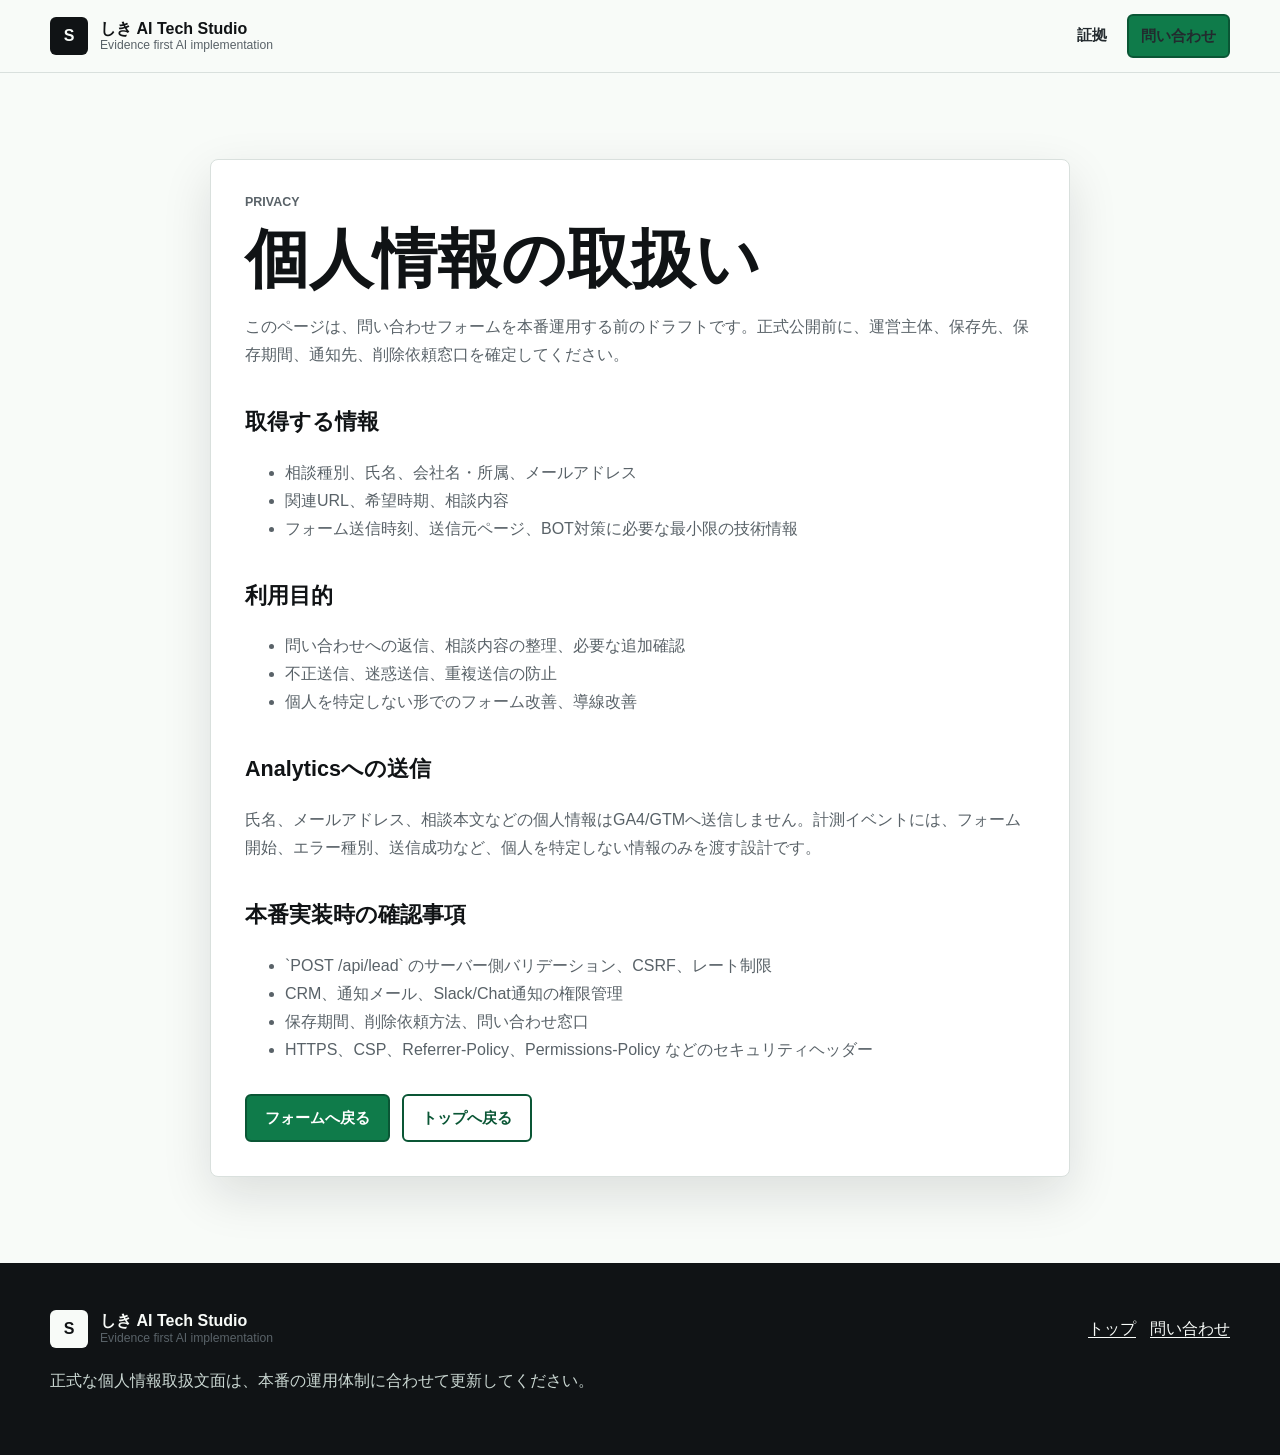
==== privacy/index.html @ 1a748f89 "Build evidence-first AI tech LP" ====
<!doctype html>
<html lang="ja">
<head>
  <meta charset="utf-8">
  <meta name="viewport" content="width=device-width, initial-scale=1">
  <title>個人情報の取扱い | しき AI Tech Studio</title>
  <meta name="description" content="しき AI Tech Studio の問い合わせフォームにおける個人情報の取扱い方針です。">
  <meta name="robots" content="index,follow">
  <meta name="theme-color" content="#101315">
  <link rel="canonical" href="https://shiki-ai-tech.example/privacy/">
  <link rel="stylesheet" href="../assets/styles.css">
  <script>
    window.dataLayer = window.dataLayer || [];
  </script>
  <script src="../assets/app.js" defer></script>
</head>
<body class="privacy-page" data-page="privacy">
  <a class="skip-link" href="#main">本文へ移動</a>
  <header class="site-header">
    <div class="site-header__inner">
      <a class="brand" href="../" aria-label="しき AI Tech Studio ホーム">
        <span class="brand__mark" aria-hidden="true">S</span>
        <span>
          <span class="brand__name">しき AI Tech Studio</span>
          <span class="brand__tagline">Evidence first AI implementation</span>
        </span>
      </a>
      <button class="menu-toggle" type="button" aria-expanded="false" aria-controls="site-nav">
        <span class="menu-toggle__bar" aria-hidden="true"></span>
        <span class="visually-hidden">ナビゲーションを開閉</span>
      </button>
      <nav class="site-nav" id="site-nav" aria-label="プライバシーページナビゲーション">
        <a href="../#proof" data-track="cta" data-cta-id="privacy_proof" data-section-id="privacy">証拠</a>
        <a class="button button--small" href="../#contact" data-track="cta" data-cta-id="privacy_contact" data-section-id="privacy">問い合わせ</a>
      </nav>
    </div>
  </header>

  <main class="simple-main" id="main">
    <article class="simple-panel">
      <p class="section__label">Privacy</p>
      <h1>個人情報の取扱い</h1>
      <p>このページは、問い合わせフォームを本番運用する前のドラフトです。正式公開前に、運営主体、保存先、保存期間、通知先、削除依頼窓口を確定してください。</p>

      <h2>取得する情報</h2>
      <ul>
        <li>相談種別、氏名、会社名・所属、メールアドレス</li>
        <li>関連URL、希望時期、相談内容</li>
        <li>フォーム送信時刻、送信元ページ、BOT対策に必要な最小限の技術情報</li>
      </ul>

      <h2>利用目的</h2>
      <ul>
        <li>問い合わせへの返信、相談内容の整理、必要な追加確認</li>
        <li>不正送信、迷惑送信、重複送信の防止</li>
        <li>個人を特定しない形でのフォーム改善、導線改善</li>
      </ul>

      <h2>Analyticsへの送信</h2>
      <p>氏名、メールアドレス、相談本文などの個人情報はGA4/GTMへ送信しません。計測イベントには、フォーム開始、エラー種別、送信成功など、個人を特定しない情報のみを渡す設計です。</p>

      <h2>本番実装時の確認事項</h2>
      <ul>
        <li>`POST /api/lead` のサーバー側バリデーション、CSRF、レート制限</li>
        <li>CRM、通知メール、Slack/Chat通知の権限管理</li>
        <li>保存期間、削除依頼方法、問い合わせ窓口</li>
        <li>HTTPS、CSP、Referrer-Policy、Permissions-Policy などのセキュリティヘッダー</li>
      </ul>

      <div class="simple-actions">
        <a class="button" href="../#contact" data-track="cta" data-cta-id="privacy_back_contact" data-section-id="privacy">フォームへ戻る</a>
        <a class="button button--outline" href="../" data-track="cta" data-cta-id="privacy_back_home" data-section-id="privacy">トップへ戻る</a>
      </div>
    </article>
  </main>

  <footer class="site-footer">
    <div class="site-footer__inner">
      <div>
        <a class="brand brand--footer" href="../" aria-label="しき AI Tech Studio ホーム">
          <span class="brand__mark" aria-hidden="true">S</span>
          <span>
            <span class="brand__name">しき AI Tech Studio</span>
            <span class="brand__tagline">Evidence first AI implementation</span>
          </span>
        </a>
        <p>正式な個人情報取扱文面は、本番の運用体制に合わせて更新してください。</p>
      </div>
      <nav aria-label="フッターナビゲーション">
        <a href="../">トップ</a>
        <a href="../#contact">問い合わせ</a>
      </nav>
    </div>
  </footer>
</body>
</html>
---- assets/styles.css ----
:root {
  color-scheme: light;
  --ink: #101315;
  --ink-2: #232a2e;
  --paper: #f8fbf8;
  --white: #ffffff;
  --muted: #596268;
  --line: #d9e0dd;
  --line-dark: #384246;
  --green: #0f7b4a;
  --green-dark: #0a5635;
  --cyan: #087a88;
  --amber: #b87503;
  --red: #b63a2a;
  --blue: #2457a6;
  --shadow: 0 18px 50px rgba(16, 19, 21, 0.12);
  --radius: 8px;
  --radius-sm: 6px;
  --max: 1180px;
  --font-body: "BIZ UDPGothic", "Yu Gothic", "Hiragino Kaku Gothic ProN", "Meiryo", sans-serif;
  --font-display: "BIZ UDPMincho", "Yu Mincho", "Hiragino Mincho ProN", serif;
}

* {
  box-sizing: border-box;
}

html {
  scroll-behavior: smooth;
}

body {
  margin: 0;
  background: var(--paper);
  color: var(--ink);
  font-family: var(--font-body);
  font-size: 16px;
  line-height: 1.75;
  letter-spacing: 0;
  text-rendering: optimizeLegibility;
}

body.nav-open {
  overflow: hidden;
}

img,
svg {
  max-width: 100%;
  height: auto;
}

a {
  color: inherit;
  text-decoration-thickness: 0.08em;
  text-underline-offset: 0.18em;
}

button,
input,
select,
textarea {
  font: inherit;
}

button {
  letter-spacing: 0;
}

:focus-visible {
  outline: 3px solid #f2c94c;
  outline-offset: 3px;
}

.visually-hidden {
  position: absolute;
  width: 1px;
  height: 1px;
  padding: 0;
  margin: -1px;
  overflow: hidden;
  clip: rect(0, 0, 0, 0);
  white-space: nowrap;
  border: 0;
}

.skip-link {
  position: fixed;
  top: 12px;
  left: 12px;
  z-index: 1000;
  transform: translateY(-160%);
  background: var(--white);
  color: var(--ink);
  padding: 10px 14px;
  border: 2px solid var(--ink);
  border-radius: var(--radius-sm);
}

.skip-link:focus {
  transform: translateY(0);
}

.site-header {
  position: sticky;
  top: 0;
  z-index: 100;
  background: rgba(248, 251, 248, 0.93);
  border-bottom: 1px solid var(--line);
  backdrop-filter: blur(14px);
}

.site-header__inner,
.section__inner,
.proof-strip__inner,
.site-footer__inner {
  width: min(var(--max), calc(100% - 40px));
  margin: 0 auto;
}

.site-header__inner {
  min-height: 72px;
  display: flex;
  align-items: center;
  justify-content: space-between;
  gap: 24px;
}

.brand {
  display: inline-flex;
  align-items: center;
  gap: 12px;
  min-height: 44px;
  text-decoration: none;
}

.brand__mark {
  display: grid;
  place-items: center;
  width: 38px;
  height: 38px;
  border-radius: var(--radius-sm);
  background: var(--ink);
  color: var(--paper);
  font-weight: 800;
  line-height: 1;
}

.brand__name,
.brand__tagline {
  display: block;
}

.brand__name {
  font-weight: 800;
  line-height: 1.2;
}

.brand__tagline {
  color: var(--muted);
  font-size: 0.76rem;
  line-height: 1.3;
}

.brand--footer .brand__mark {
  background: var(--paper);
  color: var(--ink);
}

.site-nav {
  display: flex;
  align-items: center;
  gap: 8px;
}

.site-nav a {
  min-height: 44px;
  display: inline-flex;
  align-items: center;
  justify-content: center;
  padding: 8px 12px;
  border-radius: var(--radius-sm);
  color: var(--ink-2);
  text-decoration: none;
  font-size: 0.92rem;
  font-weight: 700;
}

.site-nav a:hover {
  background: #e9efec;
}

.menu-toggle {
  display: none;
  width: 46px;
  height: 46px;
  border: 1px solid var(--line);
  border-radius: var(--radius-sm);
  background: var(--white);
  color: var(--ink);
}

.menu-toggle__bar,
.menu-toggle__bar::before,
.menu-toggle__bar::after {
  display: block;
  width: 20px;
  height: 2px;
  margin: 0 auto;
  background: currentColor;
  content: "";
  transition: transform 180ms ease, opacity 180ms ease;
}

.menu-toggle__bar::before {
  transform: translateY(-7px);
}

.menu-toggle__bar::after {
  transform: translateY(5px);
}

.nav-open .menu-toggle__bar {
  transform: rotate(45deg);
}

.nav-open .menu-toggle__bar::before {
  transform: translateY(0) rotate(90deg);
}

.nav-open .menu-toggle__bar::after {
  opacity: 0;
}

.button {
  min-height: 48px;
  display: inline-flex;
  align-items: center;
  justify-content: center;
  gap: 8px;
  padding: 12px 18px;
  border: 2px solid var(--green-dark);
  border-radius: var(--radius-sm);
  background: var(--green);
  color: var(--white);
  font-size: 0.96rem;
  font-weight: 800;
  line-height: 1.25;
  text-decoration: none;
  cursor: pointer;
  transition: transform 160ms ease, background 160ms ease, border-color 160ms ease, color 160ms ease;
}

.button:hover {
  background: var(--green-dark);
  transform: translateY(-1px);
}

.button--small {
  min-height: 42px;
  padding: 8px 13px;
  font-size: 0.88rem;
}

.button--secondary {
  background: transparent;
  color: var(--paper);
  border-color: rgba(248, 251, 248, 0.7);
}

.button--secondary:hover {
  background: rgba(248, 251, 248, 0.14);
  border-color: var(--paper);
}

.button--outline {
  background: transparent;
  color: var(--green-dark);
  border-color: var(--green-dark);
}

.button--outline:hover {
  background: #e6f1ec;
  color: var(--green-dark);
}

.button--light {
  background: var(--paper);
  color: var(--ink);
  border-color: var(--paper);
}

.button--light:hover {
  background: var(--white);
  color: var(--ink);
}

.button--disabled,
.button:disabled {
  background: #dde4e0;
  border-color: #c8d0cd;
  color: #687176;
  cursor: not-allowed;
  transform: none;
}

.hero {
  position: relative;
  overflow: hidden;
  background:
    linear-gradient(120deg, rgba(16, 19, 21, 0.96), rgba(24, 38, 37, 0.92)),
    repeating-linear-gradient(90deg, rgba(255, 255, 255, 0.06) 0 1px, transparent 1px 88px),
    repeating-linear-gradient(0deg, rgba(255, 255, 255, 0.05) 0 1px, transparent 1px 72px);
  color: var(--paper);
}

.hero::after {
  position: absolute;
  inset: auto 0 0;
  height: 96px;
  background: linear-gradient(180deg, rgba(16, 19, 21, 0), var(--paper));
  content: "";
}

.hero__grid {
  position: absolute;
  inset: 0;
  background:
    linear-gradient(135deg, transparent 0 60%, rgba(8, 122, 136, 0.32) 60% 61%, transparent 61%),
    linear-gradient(165deg, transparent 0 68%, rgba(184, 117, 3, 0.28) 68% 69%, transparent 69%);
  opacity: 0.8;
}

.hero__blueprint {
  position: absolute;
  top: 92px;
  right: max(-130px, -8vw);
  width: min(760px, 56vw);
  height: auto;
  opacity: 0.24;
  pointer-events: none;
  filter: drop-shadow(0 24px 60px rgba(0, 0, 0, 0.34));
}

.hero__inner {
  position: relative;
  z-index: 1;
  width: min(var(--max), calc(100% - 40px));
  min-height: calc(82vh - 72px);
  max-height: 740px;
  margin: 0 auto;
  padding: 68px 0 96px;
  display: grid;
  align-content: center;
  gap: 44px;
}

.hero__content {
  max-width: 850px;
}

.hero__meta,
.section__label {
  margin: 0 0 12px;
  color: var(--cyan);
  font-size: 0.78rem;
  font-weight: 900;
  line-height: 1.4;
  text-transform: uppercase;
}

.hero__meta {
  color: #8ee2d4;
}

.hero h1,
.section h2,
.final-cta h2,
.contact-copy h2 {
  margin: 0;
  font-family: var(--font-display);
  font-weight: 800;
  line-height: 1.18;
}

.hero h1 {
  max-width: 880px;
  font-size: clamp(2.35rem, 4.8vw, 4.6rem);
}

.hero__lead {
  max-width: 760px;
  margin: 24px 0 0;
  color: #dce8e4;
  font-size: clamp(1.03rem, 1.6vw, 1.28rem);
}

.hero__actions {
  display: flex;
  flex-wrap: wrap;
  gap: 12px;
  margin-top: 34px;
}

.hero__facts {
  display: grid;
  grid-template-columns: repeat(3, minmax(0, 1fr));
  gap: 12px;
  max-width: 900px;
  margin: 30px 0 0;
}

.hero__facts div {
  padding: 14px 16px;
  border: 1px solid rgba(248, 251, 248, 0.22);
  border-radius: var(--radius-sm);
  background: rgba(248, 251, 248, 0.08);
}

.hero__facts dt {
  color: #8ee2d4;
  font-size: 0.76rem;
  font-weight: 900;
}

.hero__facts dd {
  margin: 2px 0 0;
  color: var(--paper);
  font-size: 0.92rem;
}

.hero-artifact {
  width: min(860px, 100%);
  margin: 0;
  border: 1px solid rgba(248, 251, 248, 0.3);
  border-radius: var(--radius);
  background: rgba(16, 19, 21, 0.72);
  box-shadow: 0 24px 80px rgba(0, 0, 0, 0.28);
  overflow: hidden;
}

.hero-artifact figcaption {
  padding: 12px 16px;
  border-bottom: 1px solid rgba(248, 251, 248, 0.18);
  color: #b8c9c3;
  font-size: 0.78rem;
  font-weight: 900;
  text-transform: uppercase;
}

.artifact-row {
  display: grid;
  grid-template-columns: 42px 190px 1fr;
  gap: 16px;
  align-items: center;
  padding: 14px 16px;
  border-bottom: 1px solid rgba(248, 251, 248, 0.12);
}

.artifact-row:last-child {
  border-bottom: 0;
}

.artifact-row span {
  color: #8ee2d4;
  font-size: 0.78rem;
  font-weight: 900;
}

.artifact-row strong {
  color: var(--paper);
  font-size: 0.9rem;
}

.artifact-row em {
  color: #c8d5d0;
  font-style: normal;
  font-size: 0.9rem;
}

.artifact-row--strong {
  background: rgba(15, 123, 74, 0.25);
}

.artifact-row--accent {
  background: rgba(184, 117, 3, 0.22);
}

.proof-strip {
  position: relative;
  z-index: 2;
  margin-top: -118px;
}

.proof-strip__inner {
  display: grid;
  grid-template-columns: repeat(4, minmax(0, 1fr));
  gap: 12px;
}

.proof-chip {
  min-height: 108px;
  padding: 18px;
  border: 1px solid var(--line);
  border-radius: var(--radius);
  background: var(--white);
  color: var(--ink);
  text-align: left;
  box-shadow: var(--shadow);
  cursor: pointer;
  transition: transform 160ms ease, border-color 160ms ease;
}

.proof-chip:hover {
  transform: translateY(-2px);
  border-color: var(--green);
}

.proof-chip span,
.proof-chip strong {
  display: block;
}

.proof-chip span {
  color: var(--muted);
  font-size: 0.82rem;
  font-weight: 800;
}

.proof-chip strong {
  margin-top: 6px;
  font-size: 1.08rem;
}

.section {
  padding: 108px 0;
}

.section--dark {
  background: var(--ink);
  color: var(--paper);
}

.section--muted {
  background: #edf2ef;
}

.section--proof {
  background:
    linear-gradient(180deg, #fff 0, #fff 64%, #edf2ef 64%),
    var(--white);
}

.section--cta {
  padding: 72px 0;
  background: var(--green-dark);
  color: var(--paper);
}

.section__inner--split {
  display: grid;
  grid-template-columns: minmax(0, 0.92fr) minmax(0, 1.08fr);
  gap: 64px;
  align-items: start;
}

.section__header {
  max-width: 760px;
  margin-bottom: 42px;
}

.section h2,
.final-cta h2,
.contact-copy h2 {
  font-size: clamp(2rem, 3.7vw, 3.75rem);
}

.section h3 {
  margin: 0 0 10px;
  font-size: 1.08rem;
  line-height: 1.45;
}

.section__intro,
.contact-copy p,
.final-cta p {
  margin: 18px 0 0;
  color: var(--muted);
  font-size: 1rem;
}

.section--dark .section__intro,
.section--cta .final-cta p {
  color: #d7e4df;
}

.problem-list,
.solution-grid,
.evidence-grid {
  display: grid;
  gap: 16px;
}

.problem-list {
  grid-template-columns: 1fr;
}

.problem-card,
.solution-card,
.evidence-card,
.faq-list details,
.lead-form {
  border: 1px solid var(--line);
  border-radius: var(--radius);
  background: var(--white);
}

.problem-card,
.solution-card,
.evidence-card {
  padding: 24px;
}

.problem-card p,
.solution-card p,
.evidence-card p,
.output-item p,
.timeline p,
.faq-list p {
  margin: 0;
  color: var(--muted);
}

.section--dark .solution-card {
  background: #182023;
  border-color: var(--line-dark);
}

.section--dark .solution-card p {
  color: #cbd8d3;
}

.solution-grid {
  grid-template-columns: repeat(3, minmax(0, 1fr));
}

.solution-card__index {
  display: inline-block;
  margin-bottom: 18px;
  color: #8ee2d4;
  font-weight: 900;
}

.compare-table {
  border: 1px solid var(--line);
  border-radius: var(--radius);
  background: var(--white);
  overflow: hidden;
}

.compare-table > div {
  display: grid;
  grid-template-columns: 1fr 1fr;
}

.compare-table span {
  padding: 16px 18px;
  border-bottom: 1px solid var(--line);
}

.compare-table span:nth-child(odd) {
  border-right: 1px solid var(--line);
}

.compare-table > div:last-child span {
  border-bottom: 0;
}

.compare-table__head {
  background: var(--ink);
  color: var(--paper);
  font-weight: 900;
}

.evidence-grid {
  grid-template-columns: repeat(4, minmax(0, 1fr));
}

.evidence-card {
  display: flex;
  flex-direction: column;
  min-height: 340px;
}

.evidence-card__top {
  display: flex;
  align-items: center;
  justify-content: space-between;
  gap: 10px;
  margin-bottom: 20px;
}

.evidence-card__type {
  color: var(--cyan);
  font-size: 0.76rem;
  font-weight: 900;
  text-transform: uppercase;
}

.status-pill {
  display: inline-flex;
  align-items: center;
  min-height: 28px;
  padding: 2px 8px;
  border: 1px solid #e2c679;
  border-radius: var(--radius-sm);
  background: #fff7dc;
  color: #6f4700;
  font-size: 0.72rem;
  font-weight: 800;
}

.text-button {
  display: inline-flex;
  align-items: center;
  justify-content: flex-start;
  min-height: 44px;
  margin: auto 0 12px;
  padding: 0;
  border: 0;
  background: transparent;
  color: var(--green-dark);
  font-weight: 900;
  text-align: left;
  text-decoration: underline;
  text-decoration-thickness: 0.08em;
  text-underline-offset: 0.2em;
  cursor: pointer;
}

.output-list {
  display: grid;
  grid-template-columns: repeat(2, minmax(0, 1fr));
  gap: 16px;
}

.output-item {
  display: grid;
  grid-template-columns: 54px 1fr;
  gap: 18px;
  align-items: start;
  padding: 22px 0;
  border-top: 1px solid var(--line);
}

.output-item span {
  display: grid;
  place-items: center;
  width: 44px;
  height: 44px;
  border-radius: var(--radius-sm);
  background: var(--ink);
  color: var(--paper);
  font-weight: 900;
}

.timeline {
  display: grid;
  grid-template-columns: repeat(4, minmax(0, 1fr));
  gap: 16px;
  padding: 0;
  margin: 0;
  list-style: none;
}

.timeline li {
  min-height: 260px;
  padding: 24px;
  border: 1px solid var(--line);
  border-radius: var(--radius);
  background: var(--white);
}

.timeline span {
  display: grid;
  place-items: center;
  width: 42px;
  height: 42px;
  margin-bottom: 24px;
  border: 2px solid var(--green);
  border-radius: 50%;
  color: var(--green-dark);
  font-weight: 900;
}

.faq-list {
  display: grid;
  gap: 12px;
}

.faq-list details {
  padding: 0;
}

.faq-list summary {
  min-height: 58px;
  display: flex;
  align-items: center;
  justify-content: space-between;
  gap: 16px;
  padding: 16px 18px;
  cursor: pointer;
  font-weight: 900;
}

.faq-list summary::after {
  width: 24px;
  height: 24px;
  display: grid;
  place-items: center;
  content: "+";
  border: 1px solid var(--line);
  border-radius: var(--radius-sm);
  flex: 0 0 auto;
}

.faq-list details[open] summary::after {
  content: "-";
}

.faq-list details p {
  padding: 0 18px 18px;
}

.final-cta {
  display: flex;
  align-items: center;
  justify-content: space-between;
  gap: 32px;
}

.final-cta div {
  max-width: 780px;
}

.contact-layout {
  display: grid;
  grid-template-columns: minmax(0, 0.85fr) minmax(0, 1.15fr);
  gap: 54px;
  align-items: start;
}

.contact-notes {
  padding-left: 1.2em;
  color: var(--muted);
}

.lead-form {
  display: grid;
  grid-template-columns: repeat(2, minmax(0, 1fr));
  gap: 18px;
  padding: 28px;
  box-shadow: var(--shadow);
}

.form-row {
  display: grid;
  gap: 7px;
}

.form-row--full,
.lead-form__submit,
.form-summary,
.form-footnote {
  grid-column: 1 / -1;
}

.form-row label {
  font-weight: 900;
}

.form-row input,
.form-row select,
.form-row textarea {
  width: 100%;
  min-height: 48px;
  border: 1px solid #b9c4bf;
  border-radius: var(--radius-sm);
  background: var(--white);
  color: var(--ink);
  padding: 10px 12px;
}

.form-row textarea {
  min-height: 170px;
  resize: vertical;
}

.form-row input[aria-invalid="true"],
.form-row select[aria-invalid="true"],
.form-row textarea[aria-invalid="true"] {
  border-color: var(--red);
  box-shadow: 0 0 0 3px rgba(182, 58, 42, 0.12);
}

.field-help,
.field-error,
.form-footnote {
  margin: 0;
  font-size: 0.86rem;
}

.field-help,
.form-footnote {
  color: var(--muted);
}

.field-error {
  min-height: 1.4em;
  color: var(--red);
  font-weight: 800;
}

.form-row--checkbox {
  grid-template-columns: 24px 1fr;
  align-items: start;
  gap: 10px;
}

.form-row--checkbox input {
  width: 22px;
  min-height: 22px;
  margin-top: 4px;
}

.form-row--checkbox label {
  font-weight: 700;
}

.form-row--checkbox .field-error {
  grid-column: 2;
}

.honeypot {
  position: absolute;
  left: -10000px;
  width: 1px;
  height: 1px;
  overflow: hidden;
}

.form-summary {
  padding: 16px;
  border: 2px solid var(--red);
  border-radius: var(--radius-sm);
  background: #fff1ed;
}

.form-summary h3 {
  margin: 0 0 8px;
  color: var(--red);
}

.form-summary ul {
  margin: 0;
  padding-left: 1.2em;
}

.form-summary button {
  min-height: 36px;
  padding: 0;
  border: 0;
  background: transparent;
  color: var(--red);
  font-weight: 900;
  text-align: left;
  text-decoration: underline;
  cursor: pointer;
}

.lead-form[aria-busy="true"] {
  opacity: 0.82;
}

.proof-dialog {
  width: min(720px, calc(100% - 36px));
  padding: 0;
  border: 0;
  border-radius: var(--radius);
  box-shadow: 0 28px 90px rgba(0, 0, 0, 0.34);
}

.proof-dialog::backdrop {
  background: rgba(16, 19, 21, 0.66);
}

.proof-dialog__body {
  position: relative;
  padding: 34px;
}

.proof-dialog__body h2 {
  margin: 0;
  font-family: var(--font-display);
  font-size: clamp(1.7rem, 4vw, 2.5rem);
  line-height: 1.2;
}

.proof-dialog__body p {
  color: var(--muted);
}

.proof-dialog__body ul {
  padding-left: 1.2em;
}

.proof-dialog__close {
  position: absolute;
  top: 16px;
  right: 16px;
  display: grid;
  place-items: center;
  width: 42px;
  height: 42px;
  border: 1px solid var(--line);
  border-radius: var(--radius-sm);
  background: var(--white);
  color: var(--ink);
  font-size: 1.4rem;
  cursor: pointer;
}

.proof-dialog__actions {
  display: flex;
  flex-wrap: wrap;
  gap: 12px;
  margin-top: 28px;
}

.proof-dialog .button--secondary {
  color: var(--green-dark);
  border-color: var(--green-dark);
}

.proof-dialog .button--secondary:hover {
  background: #e6f1ec;
}

.site-footer {
  background: var(--ink);
  color: var(--paper);
  padding: 44px 0;
}

.site-footer__inner {
  display: flex;
  align-items: flex-start;
  justify-content: space-between;
  gap: 32px;
}

.site-footer p {
  max-width: 560px;
  color: #cbd8d3;
}

.site-footer nav {
  display: flex;
  flex-wrap: wrap;
  gap: 14px;
}

.site-footer a {
  min-height: 44px;
  display: inline-flex;
  align-items: center;
  color: var(--paper);
}

.thanks-page,
.privacy-page {
  min-height: 100vh;
  display: flex;
  flex-direction: column;
}

.simple-main {
  flex: 1;
  padding: 86px 0;
}

.simple-panel {
  width: min(860px, calc(100% - 40px));
  margin: 0 auto;
  padding: 34px;
  border: 1px solid var(--line);
  border-radius: var(--radius);
  background: var(--white);
  box-shadow: var(--shadow);
}

.simple-panel h1 {
  margin: 0;
  font-family: var(--font-display);
  font-size: clamp(2rem, 5vw, 4rem);
  line-height: 1.15;
}

.simple-panel h2 {
  margin-top: 34px;
  font-size: 1.35rem;
}

.simple-panel p,
.simple-panel li {
  color: var(--muted);
}

.simple-actions {
  display: flex;
  flex-wrap: wrap;
  gap: 12px;
  margin-top: 30px;
}

.thanks-status {
  margin-top: 24px;
  padding: 16px;
  border: 1px solid var(--line);
  border-radius: var(--radius-sm);
  background: #edf2ef;
  color: var(--ink);
}

@media (max-width: 1080px) {
  .solution-grid,
  .evidence-grid,
  .timeline,
  .proof-strip__inner {
    grid-template-columns: repeat(2, minmax(0, 1fr));
  }

  .section__inner--split,
  .contact-layout {
    grid-template-columns: 1fr;
    gap: 36px;
  }
}

@media (max-width: 820px) {
  .site-header__inner,
  .section__inner,
  .proof-strip__inner,
  .site-footer__inner,
  .hero__inner {
    width: min(100% - 28px, var(--max));
  }

  .menu-toggle {
    display: grid;
    place-items: center;
  }

  .site-nav {
    position: fixed;
    inset: 72px 14px auto;
    display: none;
    grid-template-columns: 1fr;
    padding: 14px;
    border: 1px solid var(--line);
    border-radius: var(--radius);
    background: var(--white);
    box-shadow: var(--shadow);
  }

  .nav-open .site-nav {
    display: grid;
  }

  .site-nav a {
    justify-content: flex-start;
  }

  .hero__inner {
    min-height: auto;
    max-height: none;
    padding: 48px 0 92px;
  }

  .hero__blueprint {
    top: 132px;
    right: -260px;
    width: 760px;
    opacity: 0.22;
  }

  .hero-artifact {
    display: none;
  }

  .hero__facts,
  .output-list,
  .lead-form {
    grid-template-columns: 1fr;
  }

  .artifact-row {
    grid-template-columns: 38px 1fr;
  }

  .artifact-row em {
    grid-column: 2;
  }

  .proof-strip {
    margin-top: -56px;
  }

  .section {
    padding: 76px 0;
  }

  .final-cta,
  .site-footer__inner {
    align-items: stretch;
    flex-direction: column;
  }

  .lead-form {
    padding: 22px;
  }
}

@media (max-width: 560px) {
  body {
    font-size: 15px;
  }

  .brand__tagline {
    display: none;
  }

  .hero h1 {
    font-size: clamp(2.1rem, 10vw, 3rem);
  }

  .hero__lead {
    margin-top: 16px;
  }

  .hero__actions {
    margin-top: 24px;
  }

  .hero__facts {
    gap: 8px;
    margin-top: 24px;
  }

  .hero__facts div {
    padding: 10px 12px;
  }

  .hero__actions,
  .proof-dialog__actions,
  .simple-actions {
    display: grid;
    grid-template-columns: 1fr;
  }

  .button,
  .button--small {
    width: 100%;
  }

  .proof-strip__inner,
  .solution-grid,
  .evidence-grid,
  .timeline {
    grid-template-columns: 1fr;
  }

  .proof-chip {
    min-height: 88px;
  }

  .compare-table > div {
    grid-template-columns: 1fr;
  }

  .compare-table span:nth-child(odd) {
    border-right: 0;
  }

  .compare-table span:nth-child(even) {
    background: #f4f8f5;
  }

  .form-row--checkbox {
    grid-template-columns: 22px 1fr;
  }

  .proof-dialog__body,
  .simple-panel {
    padding: 24px;
  }
}

@media (prefers-reduced-motion: reduce) {
  *,
  *::before,
  *::after {
    scroll-behavior: auto !important;
    transition-duration: 0.01ms !important;
    animation-duration: 0.01ms !important;
    animation-iteration-count: 1 !important;
  }
}
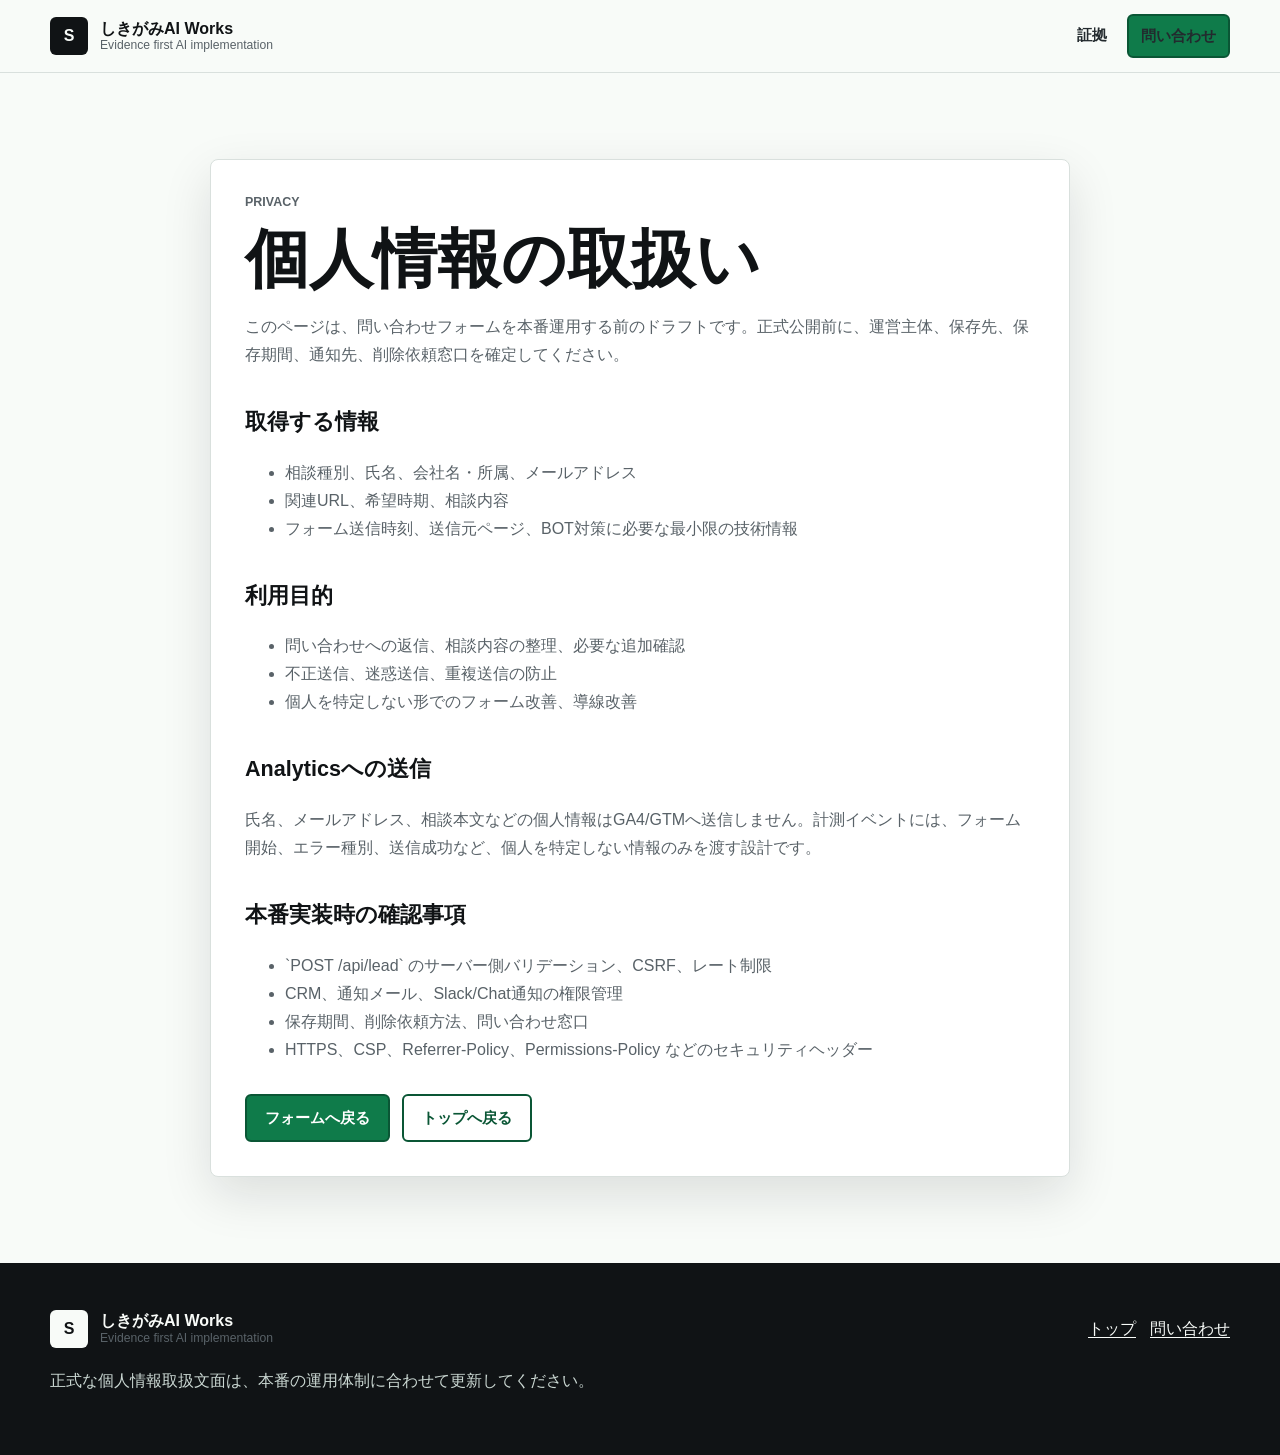
==== commit 318b616d: "Connect proof links and production branding" ====
--- a/privacy/index.html
+++ b/privacy/index.html
@@ -3,11 +3,11 @@
 <head>
   <meta charset="utf-8">
   <meta name="viewport" content="width=device-width, initial-scale=1">
-  <title>個人情報の取扱い | しき AI Tech Studio</title>
-  <meta name="description" content="しき AI Tech Studio の問い合わせフォームにおける個人情報の取扱い方針です。">
+  <title>個人情報の取扱い | しきがみAI Works</title>
+  <meta name="description" content="しきがみAI Works の問い合わせフォームにおける個人情報の取扱い方針です。">
   <meta name="robots" content="index,follow">
   <meta name="theme-color" content="#101315">
-  <link rel="canonical" href="https://shiki-ai-tech.example/privacy/">
+  <link rel="canonical" href="https://shikigami-ai-works.jp/privacy/">
   <link rel="stylesheet" href="../assets/styles.css">
   <script>
     window.dataLayer = window.dataLayer || [];
@@ -18,10 +18,10 @@
   <a class="skip-link" href="#main">本文へ移動</a>
   <header class="site-header">
     <div class="site-header__inner">
-      <a class="brand" href="../" aria-label="しき AI Tech Studio ホーム">
+      <a class="brand" href="../" aria-label="しきがみAI Works ホーム">
         <span class="brand__mark" aria-hidden="true">S</span>
         <span>
-          <span class="brand__name">しき AI Tech Studio</span>
+          <span class="brand__name">しきがみAI Works</span>
           <span class="brand__tagline">Evidence first AI implementation</span>
         </span>
       </a>
@@ -77,10 +77,10 @@
   <footer class="site-footer">
     <div class="site-footer__inner">
       <div>
-        <a class="brand brand--footer" href="../" aria-label="しき AI Tech Studio ホーム">
+        <a class="brand brand--footer" href="../" aria-label="しきがみAI Works ホーム">
           <span class="brand__mark" aria-hidden="true">S</span>
           <span>
-            <span class="brand__name">しき AI Tech Studio</span>
+            <span class="brand__name">しきがみAI Works</span>
             <span class="brand__tagline">Evidence first AI implementation</span>
           </span>
         </a>
--- a/assets/styles.css
+++ b/assets/styles.css
@@ -506,6 +506,7 @@
   background: var(--white);
   color: var(--ink);
   text-align: left;
+  text-decoration: none;
   box-shadow: var(--shadow);
   cursor: pointer;
   transition: transform 160ms ease, border-color 160ms ease;
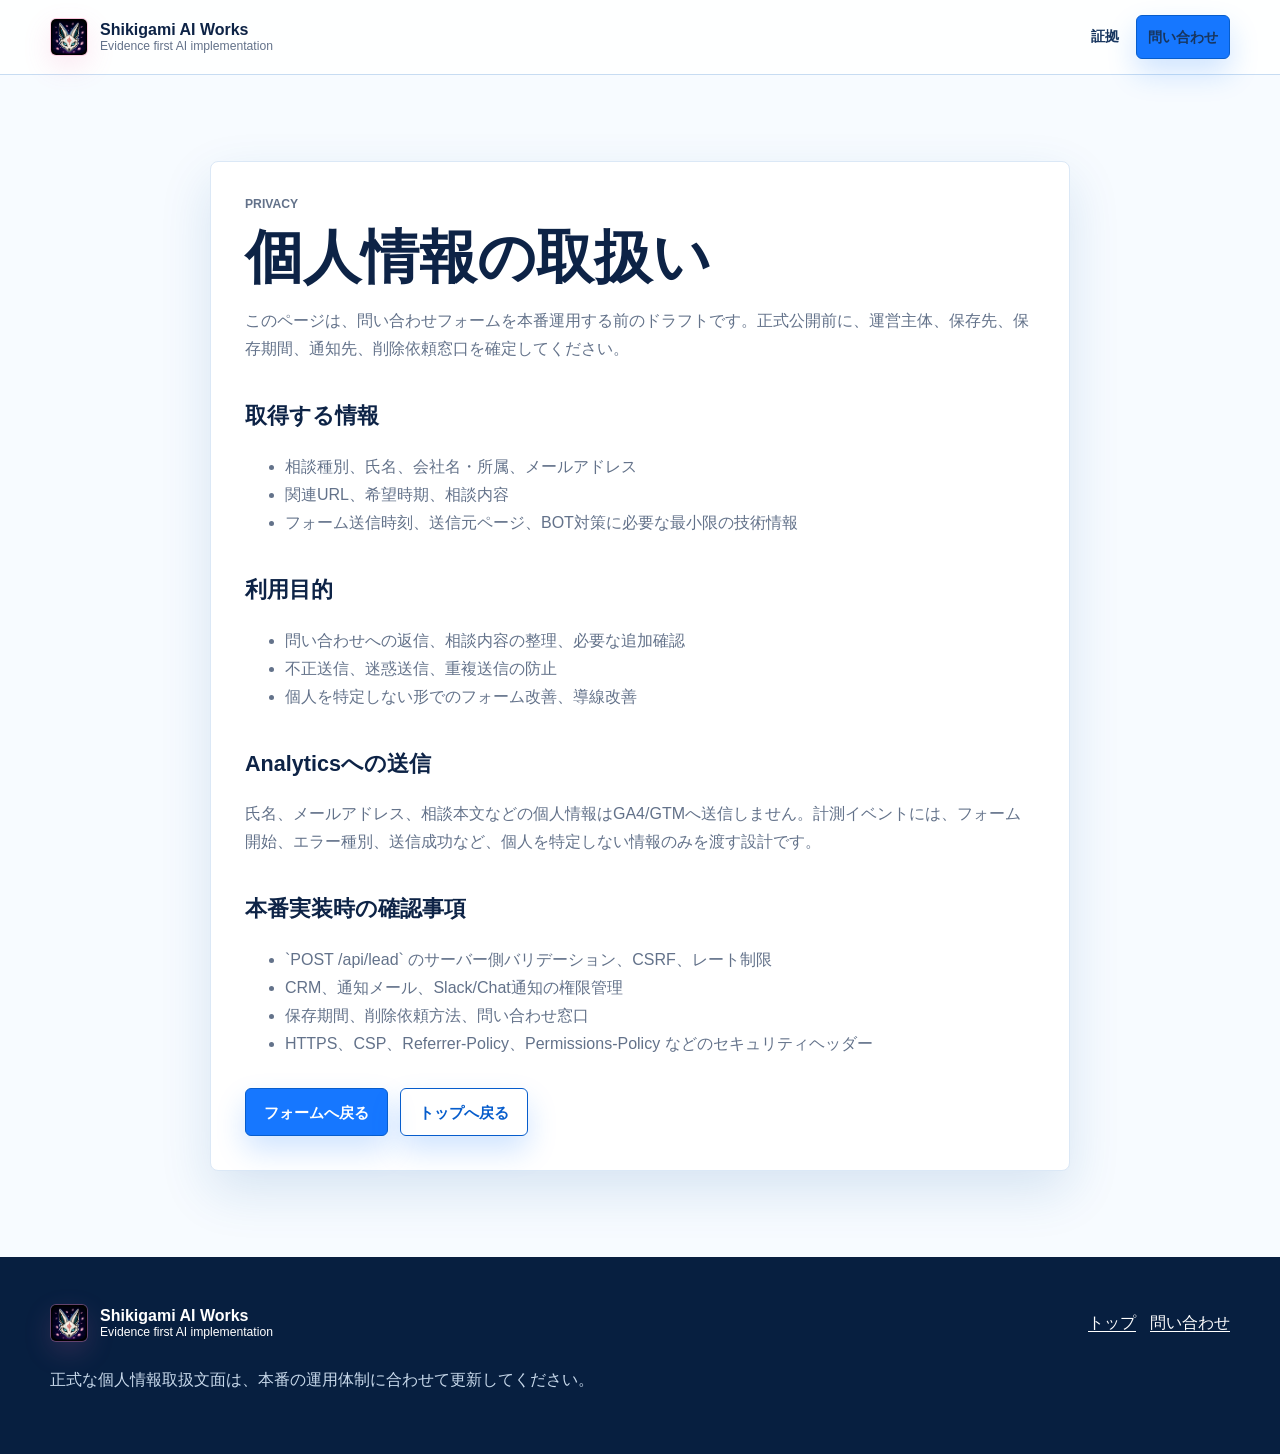
==== commit eabe6a24: "Promote Sakura Gateway homepage" ====
--- a/privacy/index.html
+++ b/privacy/index.html
@@ -3,25 +3,27 @@
 <head>
   <meta charset="utf-8">
   <meta name="viewport" content="width=device-width, initial-scale=1">
-  <title>個人情報の取扱い | しきがみAI Works</title>
-  <meta name="description" content="しきがみAI Works の問い合わせフォームにおける個人情報の取扱い方針です。">
+  <title>個人情報の取扱い | Shikigami AI Works</title>
+  <meta name="description" content="Shikigami AI Works の問い合わせフォームにおける個人情報の取扱い方針です。">
   <meta name="robots" content="index,follow">
   <meta name="theme-color" content="#101315">
   <link rel="canonical" href="https://shikigami-ai-works.jp/privacy/">
-  <link rel="stylesheet" href="../assets/styles.css">
+  <link rel="stylesheet" href="../assets/styles.css?v=sakura-gateway-20260622">
   <script>
     window.dataLayer = window.dataLayer || [];
   </script>
-  <script src="../assets/app.js" defer></script>
+  <script src="../assets/app.js?v=sakura-gateway-20260622" defer></script>
 </head>
 <body class="privacy-page" data-page="privacy">
   <a class="skip-link" href="#main">本文へ移動</a>
   <header class="site-header">
     <div class="site-header__inner">
-      <a class="brand" href="../" aria-label="しきがみAI Works ホーム">
-        <span class="brand__mark" aria-hidden="true">S</span>
+      <a class="brand" href="../" aria-label="Shikigami AI Works ホーム">
+        <span class="brand__mark" aria-hidden="true">
+          <img src="../assets/images/patterns/sakura-api-fox-logo.webp" width="48" height="48" alt="">
+        </span>
         <span>
-          <span class="brand__name">しきがみAI Works</span>
+          <span class="brand__name">Shikigami AI Works</span>
           <span class="brand__tagline">Evidence first AI implementation</span>
         </span>
       </a>
@@ -77,10 +79,12 @@
   <footer class="site-footer">
     <div class="site-footer__inner">
       <div>
-        <a class="brand brand--footer" href="../" aria-label="しきがみAI Works ホーム">
-          <span class="brand__mark" aria-hidden="true">S</span>
+        <a class="brand brand--footer" href="../" aria-label="Shikigami AI Works ホーム">
+          <span class="brand__mark" aria-hidden="true">
+            <img src="../assets/images/patterns/sakura-api-fox-logo.webp" width="48" height="48" alt="">
+          </span>
           <span>
-            <span class="brand__name">しきがみAI Works</span>
+            <span class="brand__name">Shikigami AI Works</span>
             <span class="brand__tagline">Evidence first AI implementation</span>
           </span>
         </a>
--- a/assets/styles.css
+++ b/assets/styles.css
@@ -1,19 +1,22 @@
 :root {
   color-scheme: light;
-  --ink: #101315;
-  --ink-2: #232a2e;
-  --paper: #f8fbf8;
+  --ink: #0d2346;
+  --ink-2: #18365f;
+  --paper: #f7fbff;
   --white: #ffffff;
-  --muted: #596268;
-  --line: #d9e0dd;
-  --line-dark: #384246;
-  --green: #0f7b4a;
-  --green-dark: #0a5635;
-  --cyan: #087a88;
-  --amber: #b87503;
-  --red: #b63a2a;
-  --blue: #2457a6;
-  --shadow: 0 18px 50px rgba(16, 19, 21, 0.12);
+  --mist: #eef7ff;
+  --muted: #63728a;
+  --line: #dbe8f6;
+  --line-strong: #b8d3ef;
+  --blue: #1677ff;
+  --blue-dark: #075dcc;
+  --cyan: #00a6c8;
+  --green: #18a058;
+  --pink: #ef6aa8;
+  --amber: #d98c00;
+  --red: #c83d35;
+  --shadow: 0 20px 52px rgba(22, 89, 164, 0.14);
+  --shadow-soft: 0 12px 34px rgba(22, 89, 164, 0.1);
   --radius: 8px;
   --radius-sm: 6px;
   --max: 1180px;
@@ -68,7 +71,7 @@
 }
 
 :focus-visible {
-  outline: 3px solid #f2c94c;
+  outline: 3px solid #63d6ff;
   outline-offset: 3px;
 }
 
@@ -93,7 +96,7 @@
   background: var(--white);
   color: var(--ink);
   padding: 10px 14px;
-  border: 2px solid var(--ink);
+  border: 2px solid var(--blue);
   border-radius: var(--radius-sm);
 }
 
@@ -105,9 +108,9 @@
   position: sticky;
   top: 0;
   z-index: 100;
-  background: rgba(248, 251, 248, 0.93);
-  border-bottom: 1px solid var(--line);
-  backdrop-filter: blur(14px);
+  background: rgba(255, 255, 255, 0.84);
+  border-bottom: 1px solid rgba(184, 211, 239, 0.78);
+  backdrop-filter: blur(18px);
 }
 
 .site-header__inner,
@@ -119,7 +122,7 @@
 }
 
 .site-header__inner {
-  min-height: 72px;
+  min-height: 74px;
   display: flex;
   align-items: center;
   justify-content: space-between;
@@ -139,11 +142,28 @@
   place-items: center;
   width: 38px;
   height: 38px;
+  overflow: hidden;
+  border: 1px solid rgba(239, 106, 168, 0.34);
   border-radius: var(--radius-sm);
-  background: var(--ink);
-  color: var(--paper);
-  font-weight: 800;
-  line-height: 1;
+  background: linear-gradient(180deg, #ffffff, #fff1f7);
+  color: var(--pink);
+  box-shadow: 0 10px 28px rgba(239, 106, 168, 0.16);
+}
+
+.brand__mark svg {
+  width: 25px;
+  height: 25px;
+  fill: none;
+  stroke: currentColor;
+  stroke-width: 1.8;
+  stroke-linecap: round;
+  stroke-linejoin: round;
+}
+
+.brand__mark img {
+  width: 100%;
+  height: 100%;
+  object-fit: cover;
 }
 
 .brand__name,
@@ -152,7 +172,8 @@
 }
 
 .brand__name {
-  font-weight: 800;
+  color: var(--ink);
+  font-weight: 900;
   line-height: 1.2;
 }
 
@@ -162,15 +183,10 @@
   line-height: 1.3;
 }
 
-.brand--footer .brand__mark {
-  background: var(--paper);
-  color: var(--ink);
-}
-
 .site-nav {
   display: flex;
   align-items: center;
-  gap: 8px;
+  gap: 6px;
 }
 
 .site-nav a {
@@ -178,16 +194,17 @@
   display: inline-flex;
   align-items: center;
   justify-content: center;
-  padding: 8px 12px;
+  padding: 8px 11px;
   border-radius: var(--radius-sm);
   color: var(--ink-2);
   text-decoration: none;
-  font-size: 0.92rem;
-  font-weight: 700;
+  font-size: 0.9rem;
+  font-weight: 800;
 }
 
 .site-nav a:hover {
-  background: #e9efec;
+  background: #edf6ff;
+  color: var(--blue-dark);
 }
 
 .menu-toggle {
@@ -198,6 +215,7 @@
   border-radius: var(--radius-sm);
   background: var(--white);
   color: var(--ink);
+  box-shadow: var(--shadow-soft);
 }
 
 .menu-toggle__bar,
@@ -239,138 +257,122 @@
   justify-content: center;
   gap: 8px;
   padding: 12px 18px;
-  border: 2px solid var(--green-dark);
+  border: 1px solid var(--blue-dark);
   border-radius: var(--radius-sm);
-  background: var(--green);
+  background: var(--blue);
   color: var(--white);
-  font-size: 0.96rem;
-  font-weight: 800;
+  font-size: 0.95rem;
+  font-weight: 900;
   line-height: 1.25;
   text-decoration: none;
   cursor: pointer;
-  transition: transform 160ms ease, background 160ms ease, border-color 160ms ease, color 160ms ease;
+  box-shadow: 0 14px 30px rgba(22, 119, 255, 0.2);
+  transition: transform 160ms ease, background 160ms ease, border-color 160ms ease, color 160ms ease, box-shadow 160ms ease;
 }
 
 .button:hover {
-  background: var(--green-dark);
+  background: var(--blue-dark);
   transform: translateY(-1px);
+  box-shadow: 0 16px 34px rgba(7, 93, 204, 0.24);
 }
 
 .button--small {
-  min-height: 42px;
+  min-height: 40px;
   padding: 8px 13px;
-  font-size: 0.88rem;
+  font-size: 0.86rem;
 }
 
 .button--secondary {
-  background: transparent;
-  color: var(--paper);
-  border-color: rgba(248, 251, 248, 0.7);
+  background: rgba(255, 255, 255, 0.78);
+  color: var(--ink);
+  border-color: rgba(22, 119, 255, 0.28);
+  box-shadow: 0 12px 26px rgba(22, 89, 164, 0.1);
 }
 
 .button--secondary:hover {
-  background: rgba(248, 251, 248, 0.14);
-  border-color: var(--paper);
+  background: var(--white);
+  color: var(--blue-dark);
 }
 
 .button--outline {
   background: transparent;
-  color: var(--green-dark);
-  border-color: var(--green-dark);
-}
-
-.button--outline:hover {
-  background: #e6f1ec;
-  color: var(--green-dark);
+  color: var(--blue-dark);
+  border-color: var(--blue-dark);
 }
 
 .button--light {
-  background: var(--paper);
-  color: var(--ink);
-  border-color: var(--paper);
-}
-
-.button--light:hover {
   background: var(--white);
   color: var(--ink);
+  border-color: var(--white);
 }
 
 .button--disabled,
 .button:disabled {
-  background: #dde4e0;
-  border-color: #c8d0cd;
-  color: #687176;
+  background: #e8eef5;
+  border-color: #d1dde9;
+  color: #748198;
   cursor: not-allowed;
   transform: none;
+  box-shadow: none;
 }
 
 .hero {
   position: relative;
   overflow: hidden;
-  background:
-    linear-gradient(120deg, rgba(16, 19, 21, 0.96), rgba(24, 38, 37, 0.92)),
-    repeating-linear-gradient(90deg, rgba(255, 255, 255, 0.06) 0 1px, transparent 1px 88px),
-    repeating-linear-gradient(0deg, rgba(255, 255, 255, 0.05) 0 1px, transparent 1px 72px);
-  color: var(--paper);
-}
-
-.hero::after {
-  position: absolute;
-  inset: auto 0 0;
-  height: 96px;
-  background: linear-gradient(180deg, rgba(16, 19, 21, 0), var(--paper));
-  content: "";
-}
-
-.hero__grid {
+  min-height: 660px;
+  background: #fff8fc;
+}
+
+.hero::before {
   position: absolute;
   inset: 0;
+  z-index: 1;
   background:
-    linear-gradient(135deg, transparent 0 60%, rgba(8, 122, 136, 0.32) 60% 61%, transparent 61%),
-    linear-gradient(165deg, transparent 0 68%, rgba(184, 117, 3, 0.28) 68% 69%, transparent 69%);
-  opacity: 0.8;
-}
-
-.hero__blueprint {
+    linear-gradient(90deg, rgba(255, 251, 253, 0.99) 0%, rgba(255, 251, 253, 0.94) 36%, rgba(255, 248, 252, 0.46) 67%, rgba(255, 248, 252, 0.16) 100%),
+    radial-gradient(circle at 74% 18%, rgba(239, 106, 168, 0.16), transparent 34%),
+    linear-gradient(180deg, rgba(255, 255, 255, 0) 70%, var(--paper) 100%);
+  content: "";
+}
+
+.hero__backdrop {
   position: absolute;
-  top: 92px;
-  right: max(-130px, -8vw);
-  width: min(760px, 56vw);
-  height: auto;
-  opacity: 0.24;
-  pointer-events: none;
-  filter: drop-shadow(0 24px 60px rgba(0, 0, 0, 0.34));
+  inset: 0;
+  z-index: 0;
+  background:
+    linear-gradient(90deg, rgba(239, 106, 168, 0.12) 1px, transparent 1px),
+    linear-gradient(0deg, rgba(22, 119, 255, 0.07) 1px, transparent 1px);
+  background-size: 96px 96px;
+  mask-image: linear-gradient(90deg, transparent 0, #000 18%, #000 74%, transparent 100%);
+  opacity: 0.54;
+}
+
+.hero__image {
+  position: absolute;
+  inset: 0 0 auto auto;
+  z-index: 0;
+  width: 100%;
+  height: 100%;
+  object-fit: cover;
+  object-position: center right;
+  filter: saturate(1.06) contrast(1.04) brightness(1.08);
 }
 
 .hero__inner {
   position: relative;
-  z-index: 1;
+  z-index: 2;
   width: min(var(--max), calc(100% - 40px));
-  min-height: calc(82vh - 72px);
-  max-height: 740px;
+  min-height: 586px;
   margin: 0 auto;
-  padding: 68px 0 96px;
-  display: grid;
-  align-content: center;
+  padding: 72px 0 104px;
+  display: grid;
+  grid-template-columns: minmax(0, 0.92fr) minmax(360px, 0.74fr);
   gap: 44px;
+  align-items: center;
 }
 
 .hero__content {
-  max-width: 850px;
-}
-
-.hero__meta,
-.section__label {
-  margin: 0 0 12px;
-  color: var(--cyan);
-  font-size: 0.78rem;
-  font-weight: 900;
-  line-height: 1.4;
-  text-transform: uppercase;
-}
-
-.hero__meta {
-  color: #8ee2d4;
+  max-width: 700px;
+  min-width: 0;
 }
 
 .hero h1,
@@ -379,20 +381,26 @@
 .contact-copy h2 {
   margin: 0;
   font-family: var(--font-display);
-  font-weight: 800;
-  line-height: 1.18;
+  font-weight: 900;
+  line-height: 1.14;
 }
 
 .hero h1 {
-  max-width: 880px;
-  font-size: clamp(2.35rem, 4.8vw, 4.6rem);
+  max-width: 720px;
+  color: var(--ink);
+  font-size: 4.55rem;
+}
+
+.hero h1 span {
+  display: block;
 }
 
 .hero__lead {
-  max-width: 760px;
-  margin: 24px 0 0;
-  color: #dce8e4;
-  font-size: clamp(1.03rem, 1.6vw, 1.28rem);
+  max-width: 680px;
+  margin: 26px 0 0;
+  color: var(--ink-2);
+  font-size: 1.18rem;
+  line-height: 1.9;
 }
 
 .hero__actions {
@@ -406,90 +414,139 @@
   display: grid;
   grid-template-columns: repeat(3, minmax(0, 1fr));
   gap: 12px;
-  max-width: 900px;
-  margin: 30px 0 0;
-}
-
-.hero__facts div {
-  padding: 14px 16px;
-  border: 1px solid rgba(248, 251, 248, 0.22);
-  border-radius: var(--radius-sm);
-  background: rgba(248, 251, 248, 0.08);
-}
-
-.hero__facts dt {
-  color: #8ee2d4;
+  max-width: 780px;
+  padding: 0;
+  margin: 34px 0 0;
+  list-style: none;
+}
+
+.hero__facts li {
+  min-height: 112px;
+  padding: 16px;
+  border: 1px solid rgba(184, 211, 239, 0.86);
+  border-radius: var(--radius);
+  background: rgba(255, 255, 255, 0.76);
+  box-shadow: var(--shadow-soft);
+  backdrop-filter: blur(12px);
+}
+
+.hero__facts span,
+.section__label,
+.signal-card__label {
+  color: var(--blue);
   font-size: 0.76rem;
   font-weight: 900;
-}
-
-.hero__facts dd {
-  margin: 2px 0 0;
-  color: var(--paper);
-  font-size: 0.92rem;
-}
-
-.hero-artifact {
-  width: min(860px, 100%);
+  line-height: 1.4;
+  text-transform: uppercase;
+}
+
+.hero__facts strong,
+.hero__facts em {
+  display: block;
+}
+
+.hero__facts strong {
+  margin-top: 8px;
+  color: var(--ink);
+  font-size: 0.95rem;
+}
+
+.hero__facts em {
+  margin-top: 4px;
+  color: var(--muted);
+  font-size: 0.84rem;
+  font-style: normal;
+  line-height: 1.55;
+}
+
+.hero__dashboard {
+  position: relative;
+  min-height: 430px;
+  min-width: 0;
+}
+
+.hero__seal {
+  position: absolute;
+  right: 36px;
+  top: 118px;
+  z-index: 2;
+  width: 150px;
   margin: 0;
-  border: 1px solid rgba(248, 251, 248, 0.3);
+  border: 1px solid rgba(255, 255, 255, 0.86);
   border-radius: var(--radius);
-  background: rgba(16, 19, 21, 0.72);
-  box-shadow: 0 24px 80px rgba(0, 0, 0, 0.28);
-  overflow: hidden;
-}
-
-.hero-artifact figcaption {
-  padding: 12px 16px;
-  border-bottom: 1px solid rgba(248, 251, 248, 0.18);
-  color: #b8c9c3;
-  font-size: 0.78rem;
-  font-weight: 900;
-  text-transform: uppercase;
-}
-
-.artifact-row {
-  display: grid;
-  grid-template-columns: 42px 190px 1fr;
-  gap: 16px;
-  align-items: center;
-  padding: 14px 16px;
-  border-bottom: 1px solid rgba(248, 251, 248, 0.12);
-}
-
-.artifact-row:last-child {
-  border-bottom: 0;
-}
-
-.artifact-row span {
-  color: #8ee2d4;
-  font-size: 0.78rem;
-  font-weight: 900;
-}
-
-.artifact-row strong {
-  color: var(--paper);
-  font-size: 0.9rem;
-}
-
-.artifact-row em {
-  color: #c8d5d0;
-  font-style: normal;
-  font-size: 0.9rem;
-}
-
-.artifact-row--strong {
-  background: rgba(15, 123, 74, 0.25);
-}
-
-.artifact-row--accent {
-  background: rgba(184, 117, 3, 0.22);
-}
+  background: rgba(255, 255, 255, 0.76);
+  box-shadow: 0 22px 48px rgba(60, 20, 54, 0.2);
+  backdrop-filter: blur(14px);
+}
+
+.hero__seal img {
+  width: 100%;
+  height: auto;
+  border-radius: inherit;
+}
+
+.signal-card {
+  position: absolute;
+  width: 240px;
+  padding: 18px;
+  border: 1px solid rgba(184, 211, 239, 0.92);
+  border-radius: var(--radius);
+  background: rgba(255, 255, 255, 0.78);
+  box-shadow: var(--shadow);
+  backdrop-filter: blur(16px);
+}
+
+.signal-card strong {
+  display: block;
+  margin-top: 8px;
+  color: var(--ink);
+  font-size: 0.95rem;
+  line-height: 1.45;
+}
+
+.signal-card--main {
+  top: 56px;
+  left: 0;
+}
+
+.signal-card--right {
+  top: 0;
+  right: 0;
+  width: 212px;
+}
+
+.signal-card--bottom {
+  right: 44px;
+  bottom: 54px;
+  width: 280px;
+}
+
+.signal-card__bars {
+  display: flex;
+  align-items: end;
+  gap: 4px;
+  height: 42px;
+  margin-top: 14px;
+}
+
+.signal-card__bars span {
+  width: 100%;
+  min-width: 12px;
+  border-radius: 2px;
+  background: linear-gradient(180deg, var(--blue), var(--cyan));
+  animation: barPulse 2.8s ease-in-out infinite;
+}
+
+.signal-card__bars span:nth-child(1) { height: 42%; }
+.signal-card__bars span:nth-child(2) { height: 62%; animation-delay: 120ms; }
+.signal-card__bars span:nth-child(3) { height: 54%; animation-delay: 240ms; }
+.signal-card__bars span:nth-child(4) { height: 78%; animation-delay: 360ms; }
+.signal-card__bars span:nth-child(5) { height: 92%; animation-delay: 480ms; }
 
 .proof-strip {
   position: relative;
-  z-index: 2;
-  margin-top: -118px;
+  z-index: 4;
+  margin-top: -78px;
 }
 
 .proof-strip__inner {
@@ -499,22 +556,24 @@
 }
 
 .proof-chip {
-  min-height: 108px;
+  min-height: 110px;
   padding: 18px;
   border: 1px solid var(--line);
   border-radius: var(--radius);
-  background: var(--white);
+  background: rgba(255, 255, 255, 0.88);
   color: var(--ink);
   text-align: left;
   text-decoration: none;
   box-shadow: var(--shadow);
   cursor: pointer;
-  transition: transform 160ms ease, border-color 160ms ease;
+  backdrop-filter: blur(18px);
+  transition: transform 160ms ease, border-color 160ms ease, box-shadow 160ms ease;
 }
 
 .proof-chip:hover {
   transform: translateY(-2px);
-  border-color: var(--green);
+  border-color: var(--blue);
+  box-shadow: 0 22px 50px rgba(22, 119, 255, 0.18);
 }
 
 .proof-chip span,
@@ -525,44 +584,66 @@
 .proof-chip span {
   color: var(--muted);
   font-size: 0.82rem;
-  font-weight: 800;
+  font-weight: 900;
 }
 
 .proof-chip strong {
-  margin-top: 6px;
+  margin-top: 7px;
   font-size: 1.08rem;
 }
 
 .section {
-  padding: 108px 0;
-}
-
-.section--dark {
-  background: var(--ink);
-  color: var(--paper);
-}
-
-.section--muted {
-  background: #edf2ef;
+  padding: 104px 0;
+}
+
+.section--intro {
+  padding-top: 126px;
+}
+
+.section--visual,
+.section--works {
+  background: var(--white);
 }
 
 .section--proof {
   background:
-    linear-gradient(180deg, #fff 0, #fff 64%, #edf2ef 64%),
-    var(--white);
+    linear-gradient(180deg, var(--white) 0%, var(--white) 54%, #eef8ff 54%, #eef8ff 100%);
+}
+
+.section--process {
+  position: relative;
+  overflow: hidden;
+  background:
+    linear-gradient(180deg, rgba(255, 255, 255, 0.72), rgba(255, 255, 255, 0.96)),
+    url("images/bright/warm-circuit-road.webp") center / cover no-repeat;
 }
 
 .section--cta {
-  padding: 72px 0;
-  background: var(--green-dark);
-  color: var(--paper);
+  padding: 74px 0;
+  background: linear-gradient(120deg, var(--blue-dark), #0aa6c9 62%, #57c987);
+  color: var(--white);
+}
+
+.section--contact {
+  background: linear-gradient(180deg, var(--paper), var(--white));
 }
 
 .section__inner--split {
   display: grid;
-  grid-template-columns: minmax(0, 0.92fr) minmax(0, 1.08fr);
+  grid-template-columns: minmax(0, 0.9fr) minmax(0, 1.1fr);
   gap: 64px;
   align-items: start;
+}
+
+.section__inner--visual {
+  display: grid;
+  grid-template-columns: minmax(0, 0.9fr) minmax(0, 1.05fr);
+  gap: 54px;
+  align-items: center;
+}
+
+.section__inner--visual-reverse {
+  grid-template-columns: minmax(0, 1.04fr) minmax(0, 0.96fr);
 }
 
 .section__header {
@@ -570,14 +651,22 @@
   margin-bottom: 42px;
 }
 
+.section__label {
+  display: block;
+  margin: 0 0 12px;
+  color: var(--blue);
+}
+
 .section h2,
 .final-cta h2,
 .contact-copy h2 {
-  font-size: clamp(2rem, 3.7vw, 3.75rem);
+  color: var(--ink);
+  font-size: 3.42rem;
 }
 
 .section h3 {
   margin: 0 0 10px;
+  color: var(--ink);
   font-size: 1.08rem;
   line-height: 1.45;
 }
@@ -590,20 +679,47 @@
   font-size: 1rem;
 }
 
-.section--dark .section__intro,
+.section--cta .section__label,
+.section--cta .final-cta h2,
 .section--cta .final-cta p {
-  color: #d7e4df;
+  color: var(--white);
+}
+
+.visual-panel {
+  position: relative;
+  overflow: hidden;
+  border: 1px solid var(--line);
+  border-radius: var(--radius);
+  background: var(--white);
+  box-shadow: var(--shadow);
+}
+
+.visual-panel::after {
+  position: absolute;
+  inset: 0;
+  border: 1px solid rgba(255, 255, 255, 0.72);
+  border-radius: inherit;
+  pointer-events: none;
+  content: "";
+}
+
+.visual-panel img {
+  display: block;
+  width: 100%;
+  min-height: 430px;
+  object-fit: cover;
+}
+
+.visual-panel--soft img {
+  object-position: center;
 }
 
 .problem-list,
 .solution-grid,
-.evidence-grid {
+.evidence-grid,
+.faq-list {
   display: grid;
   gap: 16px;
-}
-
-.problem-list {
-  grid-template-columns: 1fr;
 }
 
 .problem-card,
@@ -614,12 +730,33 @@
   border: 1px solid var(--line);
   border-radius: var(--radius);
   background: var(--white);
+  box-shadow: var(--shadow-soft);
 }
 
 .problem-card,
 .solution-card,
 .evidence-card {
   padding: 24px;
+}
+
+.problem-card {
+  display: grid;
+  grid-template-columns: 48px 1fr;
+  gap: 12px 18px;
+  align-items: start;
+}
+
+.problem-card span {
+  grid-row: span 2;
+  display: grid;
+  place-items: center;
+  width: 44px;
+  height: 44px;
+  border: 1px solid rgba(22, 119, 255, 0.24);
+  border-radius: var(--radius-sm);
+  background: #eef7ff;
+  color: var(--blue);
+  font-weight: 900;
 }
 
 .problem-card p,
@@ -632,23 +769,30 @@
   color: var(--muted);
 }
 
-.section--dark .solution-card {
-  background: #182023;
-  border-color: var(--line-dark);
-}
-
-.section--dark .solution-card p {
-  color: #cbd8d3;
+.solution-copy {
+  min-width: 0;
 }
 
 .solution-grid {
-  grid-template-columns: repeat(3, minmax(0, 1fr));
+  margin-top: 28px;
+  grid-template-columns: 1fr;
+}
+
+.solution-card {
+  display: grid;
+  grid-template-columns: 52px 1fr;
+  gap: 8px 16px;
 }
 
 .solution-card__index {
-  display: inline-block;
-  margin-bottom: 18px;
-  color: #8ee2d4;
+  grid-row: span 2;
+  display: grid;
+  place-items: center;
+  width: 42px;
+  height: 42px;
+  border-radius: var(--radius-sm);
+  background: #ecfbf6;
+  color: var(--green);
   font-weight: 900;
 }
 
@@ -656,6 +800,7 @@
   border: 1px solid var(--line);
   border-radius: var(--radius);
   background: var(--white);
+  box-shadow: var(--shadow-soft);
   overflow: hidden;
 }
 
@@ -679,7 +824,7 @@
 
 .compare-table__head {
   background: var(--ink);
-  color: var(--paper);
+  color: var(--white);
   font-weight: 900;
 }
 
@@ -702,7 +847,7 @@
 }
 
 .evidence-card__type {
-  color: var(--cyan);
+  color: var(--blue);
   font-size: 0.76rem;
   font-weight: 900;
   text-transform: uppercase;
@@ -713,12 +858,19 @@
   align-items: center;
   min-height: 28px;
   padding: 2px 8px;
-  border: 1px solid #e2c679;
+  border: 1px solid rgba(24, 160, 88, 0.24);
   border-radius: var(--radius-sm);
-  background: #fff7dc;
-  color: #6f4700;
+  background: #effbf5;
+  color: #08723a;
   font-size: 0.72rem;
-  font-weight: 800;
+  font-weight: 900;
+  white-space: nowrap;
+}
+
+.status-pill--pending {
+  border-color: rgba(217, 140, 0, 0.28);
+  background: #fff8e9;
+  color: #8a5700;
 }
 
 .text-button {
@@ -730,7 +882,7 @@
   padding: 0;
   border: 0;
   background: transparent;
-  color: var(--green-dark);
+  color: var(--blue-dark);
   font-weight: 900;
   text-align: left;
   text-decoration: underline;
@@ -741,8 +893,8 @@
 
 .output-list {
   display: grid;
-  grid-template-columns: repeat(2, minmax(0, 1fr));
-  gap: 16px;
+  gap: 14px;
+  margin-top: 28px;
 }
 
 .output-item {
@@ -750,7 +902,7 @@
   grid-template-columns: 54px 1fr;
   gap: 18px;
   align-items: start;
-  padding: 22px 0;
+  padding: 20px 0;
   border-top: 1px solid var(--line);
 }
 
@@ -761,11 +913,12 @@
   height: 44px;
   border-radius: var(--radius-sm);
   background: var(--ink);
-  color: var(--paper);
+  color: var(--white);
   font-weight: 900;
 }
 
 .timeline {
+  position: relative;
   display: grid;
   grid-template-columns: repeat(4, minmax(0, 1fr));
   gap: 16px;
@@ -774,29 +927,42 @@
   list-style: none;
 }
 
+.timeline::before {
+  position: absolute;
+  top: 44px;
+  left: 6%;
+  right: 6%;
+  height: 2px;
+  background: linear-gradient(90deg, transparent, var(--blue), var(--cyan), transparent);
+  content: "";
+}
+
 .timeline li {
-  min-height: 260px;
-  padding: 24px;
-  border: 1px solid var(--line);
+  position: relative;
+  min-height: 250px;
+  padding: 22px;
+  border: 1px solid rgba(184, 211, 239, 0.86);
   border-radius: var(--radius);
-  background: var(--white);
+  background: rgba(255, 255, 255, 0.84);
+  box-shadow: var(--shadow-soft);
+  backdrop-filter: blur(12px);
 }
 
 .timeline span {
   display: grid;
   place-items: center;
-  width: 42px;
-  height: 42px;
+  width: 44px;
+  height: 44px;
   margin-bottom: 24px;
-  border: 2px solid var(--green);
-  border-radius: 50%;
-  color: var(--green-dark);
+  border: 1px solid rgba(22, 119, 255, 0.28);
+  border-radius: var(--radius-sm);
+  background: #eef7ff;
+  color: var(--blue);
   font-weight: 900;
 }
 
 .faq-list {
-  display: grid;
-  gap: 12px;
+  grid-template-columns: 1fr;
 }
 
 .faq-list details {
@@ -819,9 +985,10 @@
   height: 24px;
   display: grid;
   place-items: center;
-  content: "+";
   border: 1px solid var(--line);
   border-radius: var(--radius-sm);
+  color: var(--blue);
+  content: "+";
   flex: 0 0 auto;
 }
 
@@ -885,7 +1052,7 @@
 .form-row textarea {
   width: 100%;
   min-height: 48px;
-  border: 1px solid #b9c4bf;
+  border: 1px solid #b9cde4;
   border-radius: var(--radius-sm);
   background: var(--white);
   color: var(--ink);
@@ -901,7 +1068,7 @@
 .form-row select[aria-invalid="true"],
 .form-row textarea[aria-invalid="true"] {
   border-color: var(--red);
-  box-shadow: 0 0 0 3px rgba(182, 58, 42, 0.12);
+  box-shadow: 0 0 0 3px rgba(200, 61, 53, 0.12);
 }
 
 .field-help,
@@ -919,7 +1086,7 @@
 .field-error {
   min-height: 1.4em;
   color: var(--red);
-  font-weight: 800;
+  font-weight: 900;
 }
 
 .form-row--checkbox {
@@ -954,7 +1121,7 @@
   padding: 16px;
   border: 2px solid var(--red);
   border-radius: var(--radius-sm);
-  background: #fff1ed;
+  background: #fff3f0;
 }
 
 .form-summary h3 {
@@ -988,11 +1155,11 @@
   padding: 0;
   border: 0;
   border-radius: var(--radius);
-  box-shadow: 0 28px 90px rgba(0, 0, 0, 0.34);
+  box-shadow: 0 28px 90px rgba(13, 35, 70, 0.28);
 }
 
 .proof-dialog::backdrop {
-  background: rgba(16, 19, 21, 0.66);
+  background: rgba(13, 35, 70, 0.42);
 }
 
 .proof-dialog__body {
@@ -1002,8 +1169,9 @@
 
 .proof-dialog__body h2 {
   margin: 0;
+  color: var(--ink);
   font-family: var(--font-display);
-  font-size: clamp(1.7rem, 4vw, 2.5rem);
+  font-size: 2.25rem;
   line-height: 1.2;
 }
 
@@ -1038,18 +1206,9 @@
   margin-top: 28px;
 }
 
-.proof-dialog .button--secondary {
-  color: var(--green-dark);
-  border-color: var(--green-dark);
-}
-
-.proof-dialog .button--secondary:hover {
-  background: #e6f1ec;
-}
-
 .site-footer {
-  background: var(--ink);
-  color: var(--paper);
+  background: #071f40;
+  color: var(--white);
   padding: 44px 0;
 }
 
@@ -1060,9 +1219,19 @@
   gap: 32px;
 }
 
+.site-footer .brand__mark {
+  background: rgba(255, 255, 255, 0.08);
+  color: #8fdcff;
+}
+
+.site-footer .brand__name,
+.site-footer .brand__tagline {
+  color: var(--white);
+}
+
 .site-footer p {
   max-width: 560px;
-  color: #cbd8d3;
+  color: #c8d9eb;
 }
 
 .site-footer nav {
@@ -1075,7 +1244,7 @@
   min-height: 44px;
   display: inline-flex;
   align-items: center;
-  color: var(--paper);
+  color: var(--white);
 }
 
 .thanks-page,
@@ -1102,13 +1271,15 @@
 
 .simple-panel h1 {
   margin: 0;
+  color: var(--ink);
   font-family: var(--font-display);
-  font-size: clamp(2rem, 5vw, 4rem);
+  font-size: 3.6rem;
   line-height: 1.15;
 }
 
 .simple-panel h2 {
   margin-top: 34px;
+  color: var(--ink);
   font-size: 1.35rem;
 }
 
@@ -1129,34 +1300,74 @@
   padding: 16px;
   border: 1px solid var(--line);
   border-radius: var(--radius-sm);
-  background: #edf2ef;
-  color: var(--ink);
+  background: #edf7ff;
+  color: var(--ink);
+}
+
+@keyframes barPulse {
+  0%, 100% {
+    transform: scaleY(0.78);
+    opacity: 0.72;
+  }
+  50% {
+    transform: scaleY(1);
+    opacity: 1;
+  }
 }
 
 @media (max-width: 1080px) {
-  .solution-grid,
-  .evidence-grid,
-  .timeline,
-  .proof-strip__inner {
-    grid-template-columns: repeat(2, minmax(0, 1fr));
-  }
-
-  .section__inner--split,
-  .contact-layout {
-    grid-template-columns: 1fr;
-    gap: 36px;
-  }
-}
-
-@media (max-width: 820px) {
   .site-header__inner,
   .section__inner,
   .proof-strip__inner,
   .site-footer__inner,
   .hero__inner {
-    width: min(100% - 28px, var(--max));
-  }
-
+    width: min(100% - 32px, var(--max));
+  }
+
+  .hero__inner,
+  .section__inner--split,
+  .section__inner--visual,
+  .section__inner--visual-reverse,
+  .contact-layout {
+    grid-template-columns: 1fr;
+    gap: 36px;
+  }
+
+  .hero {
+    min-height: auto;
+  }
+
+  .hero__inner {
+    min-height: 0;
+    padding: 70px 0 124px;
+  }
+
+  .hero h1 {
+    font-size: 4rem;
+  }
+
+  .signal-card {
+    position: relative;
+    inset: auto;
+    width: auto;
+  }
+
+  .hero__dashboard {
+    display: none;
+  }
+
+  .proof-strip__inner,
+  .evidence-grid,
+  .timeline {
+    grid-template-columns: repeat(2, minmax(0, 1fr));
+  }
+
+  .timeline::before {
+    display: none;
+  }
+}
+
+@media (max-width: 820px) {
   .menu-toggle {
     display: grid;
     place-items: center;
@@ -1182,43 +1393,67 @@
     justify-content: flex-start;
   }
 
-  .hero__inner {
-    min-height: auto;
-    max-height: none;
-    padding: 48px 0 92px;
-  }
-
-  .hero__blueprint {
-    top: 132px;
-    right: -260px;
-    width: 760px;
-    opacity: 0.22;
-  }
-
-  .hero-artifact {
+  .hero__image {
+    opacity: 0.82;
+    object-position: 58% center;
+  }
+
+  .hero::before {
+    background:
+      linear-gradient(180deg, rgba(255, 251, 253, 0.99) 0%, rgba(255, 251, 253, 0.94) 54%, rgba(255, 248, 252, 0.78) 100%),
+      radial-gradient(circle at 56% 20%, rgba(239, 106, 168, 0.14), transparent 42%),
+      linear-gradient(180deg, rgba(255, 255, 255, 0) 72%, var(--paper) 100%);
+  }
+
+  .hero h1 {
+    font-size: 3.3rem;
+  }
+
+  .section h2,
+  .final-cta h2,
+  .contact-copy h2 {
+    font-size: 2.55rem;
+  }
+
+  .hero__facts,
+  .lead-form,
+  .output-list {
+    grid-template-columns: 1fr;
+  }
+
+  .hero__facts {
+    display: flex;
+    gap: 10px;
+    overflow-x: auto;
+    padding-bottom: 4px;
+    scroll-snap-type: x proximity;
+    scrollbar-width: none;
+  }
+
+  .hero__facts::-webkit-scrollbar {
     display: none;
   }
 
-  .hero__facts,
-  .output-list,
-  .lead-form {
-    grid-template-columns: 1fr;
-  }
-
-  .artifact-row {
-    grid-template-columns: 38px 1fr;
-  }
-
-  .artifact-row em {
-    grid-column: 2;
+  .hero__facts li {
+    flex: 0 0 300px;
+    min-width: 300px;
+    scroll-snap-align: start;
+  }
+
+  .hero__dashboard {
+    display: none;
   }
 
   .proof-strip {
-    margin-top: -56px;
+    margin-top: -68px;
   }
 
   .section {
     padding: 76px 0;
+  }
+
+  .section--intro {
+    padding-top: 96px;
   }
 
   .final-cta,
@@ -1227,6 +1462,10 @@
     flex-direction: column;
   }
 
+  .visual-panel img {
+    min-height: 320px;
+  }
+
   .lead-form {
     padding: 22px;
   }
@@ -1241,32 +1480,23 @@
     display: none;
   }
 
+  .hero__inner {
+    padding: 50px 0 100px;
+  }
+
   .hero h1 {
-    font-size: clamp(2.1rem, 10vw, 3rem);
+    font-size: 2.72rem;
   }
 
   .hero__lead {
-    margin-top: 16px;
+    margin-top: 18px;
+    font-size: 1rem;
   }
 
   .hero__actions {
-    margin-top: 24px;
-  }
-
-  .hero__facts {
-    gap: 8px;
-    margin-top: 24px;
-  }
-
-  .hero__facts div {
-    padding: 10px 12px;
-  }
-
-  .hero__actions,
-  .proof-dialog__actions,
-  .simple-actions {
     display: grid;
     grid-template-columns: 1fr;
+    margin-top: 26px;
   }
 
   .button,
@@ -1274,8 +1504,13 @@
     width: 100%;
   }
 
+  .section h2,
+  .final-cta h2,
+  .contact-copy h2 {
+    font-size: 2.18rem;
+  }
+
   .proof-strip__inner,
-  .solution-grid,
   .evidence-grid,
   .timeline {
     grid-template-columns: 1fr;
@@ -1294,7 +1529,13 @@
   }
 
   .compare-table span:nth-child(even) {
-    background: #f4f8f5;
+    background: #f5fbff;
+  }
+
+  .problem-card,
+  .solution-card,
+  .output-item {
+    grid-template-columns: 1fr;
   }
 
   .form-row--checkbox {
@@ -1304,6 +1545,10 @@
   .proof-dialog__body,
   .simple-panel {
     padding: 24px;
+  }
+
+  .simple-panel h1 {
+    font-size: 2.3rem;
   }
 }
 
